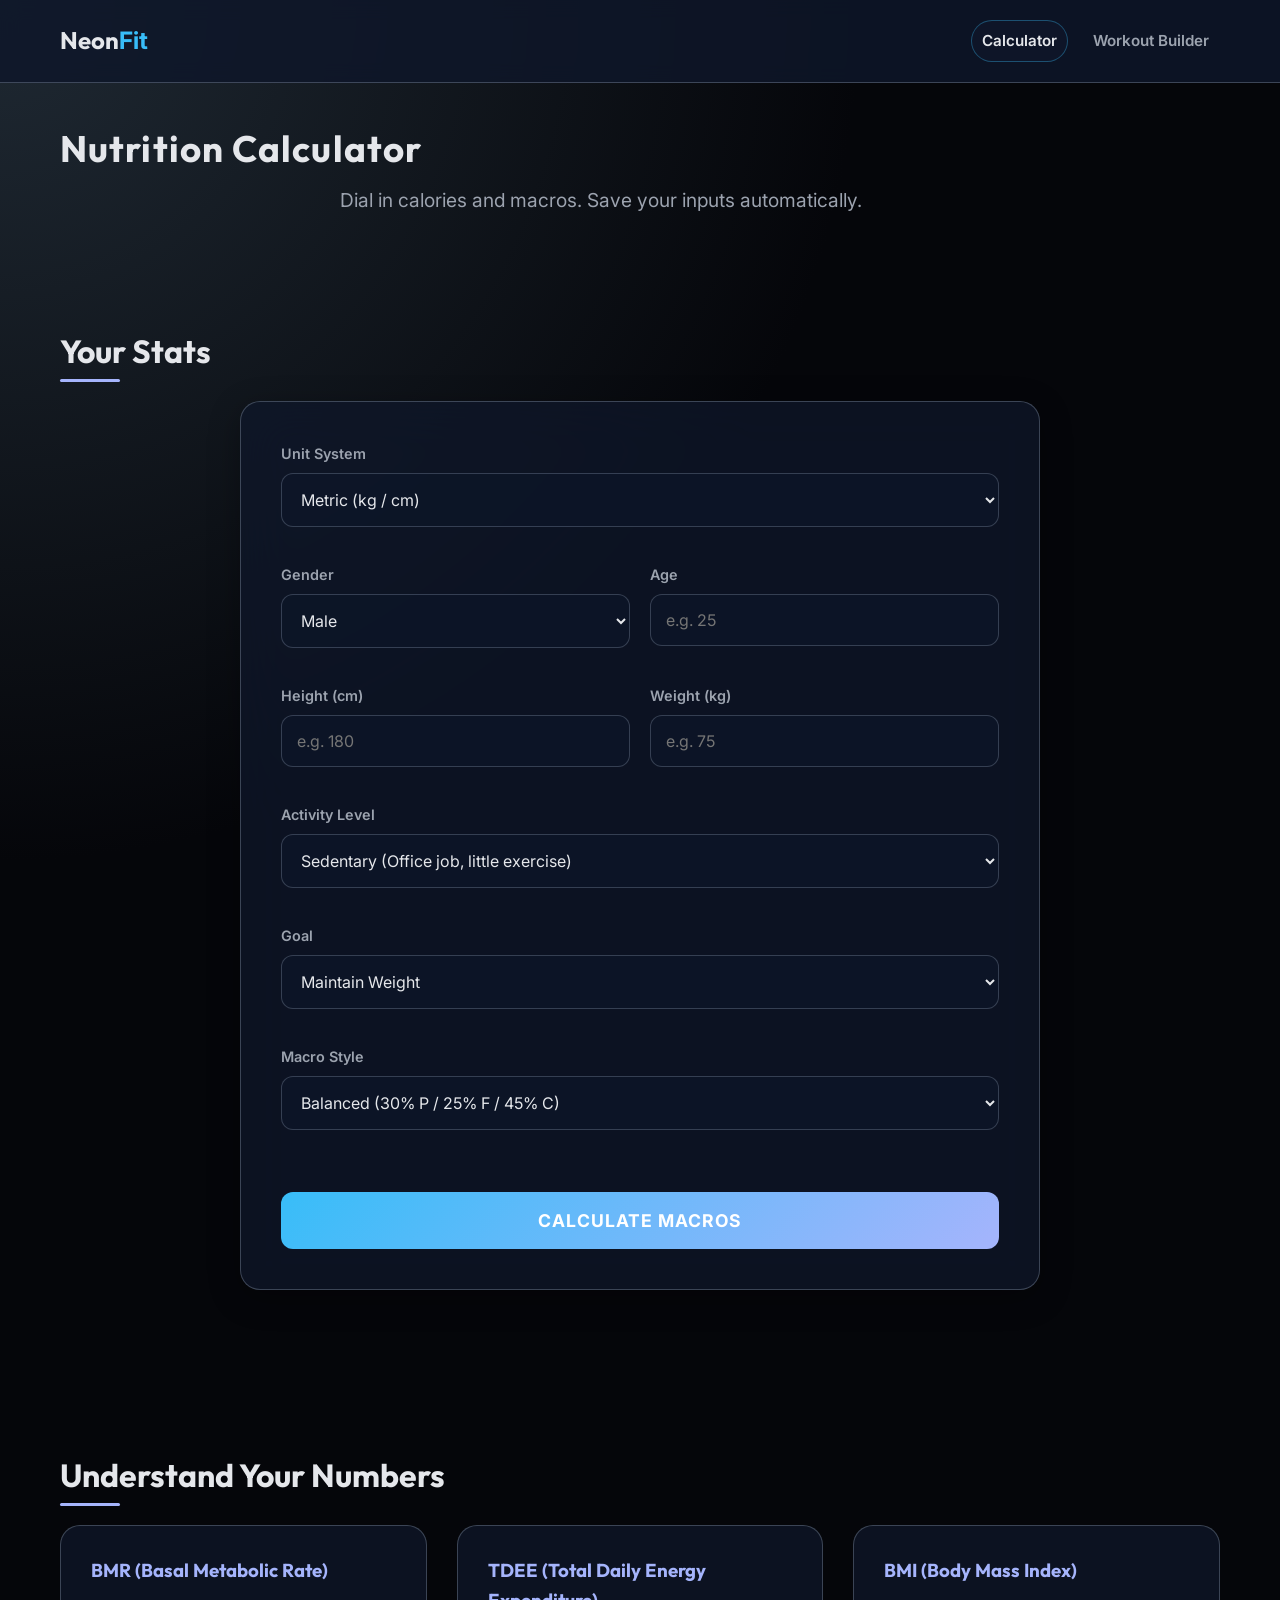
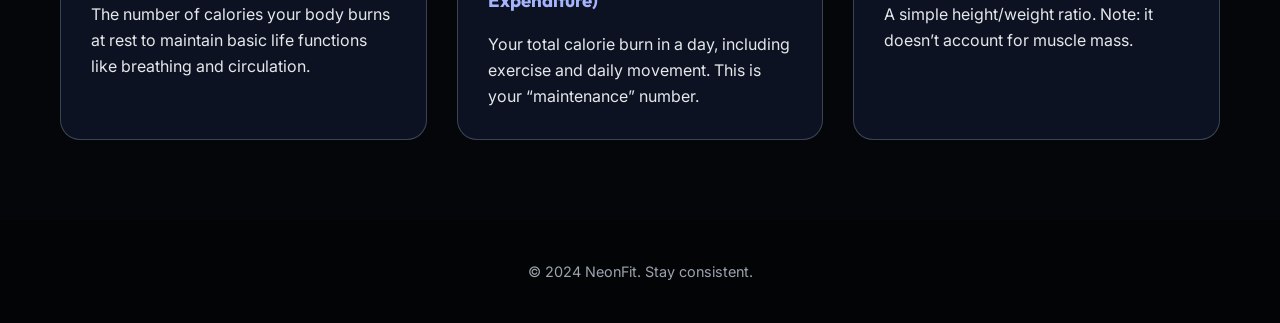
==== calculator.html @ 0ec5561d "Gym split included" ====
<!DOCTYPE html>
<html lang="en">

<head>
    <meta charset="UTF-8">
    <meta name="viewport" content="width=device-width, initial-scale=1.0">
    <title>NeonFit | Calculator</title>
    <link rel="stylesheet" href="css/style.css">
    <link rel="preconnect" href="https://fonts.googleapis.com">
    <link rel="preconnect" href="https://fonts.gstatic.com" crossorigin>
    <link href="https://fonts.googleapis.com/css2?family=Inter:wght@300;400;600;700&family=Outfit:wght@500;700&display=swap" rel="stylesheet">
</head>

<body data-page="calculator">
    <header>
        <div class="container">
            <nav>
                <a href="index.html" class="logo">Neon<span>Fit</span></a>
                <div class="nav-links">
                    <a class="active" href="calculator.html">Calculator</a>
                    <a href="workout.html">Workout Builder</a>
                </div>
            </nav>
        </div>
    </header>

    <section class="page-hero">
        <div class="container">
            <h1>Nutrition Calculator</h1>
            <p class="subtitle">Dial in calories and macros. Save your inputs automatically.</p>
        </div>
    </section>

    <section id="calculator">
        <div class="container">
            <h2>Your Stats</h2>
            <div class="calculator-card">
                <div class="form-grid">
                    <div class="form-group full-width">
                        <label for="unit">Unit System</label>
                        <select id="unit">
                            <option value="metric">Metric (kg / cm)</option>
                            <option value="imperial">Imperial (lbs / inches)</option>
                        </select>
                    </div>

                    <div class="form-group">
                        <label for="gender">Gender</label>
                        <select id="gender">
                            <option value="male">Male</option>
                            <option value="female">Female</option>
                        </select>
                    </div>

                    <div class="form-group">
                        <label for="age">Age</label>
                        <input type="number" id="age" placeholder="e.g. 25">
                    </div>

                    <div class="form-group">
                        <label for="height">Height (cm)</label>
                        <input type="number" id="height" placeholder="e.g. 180">
                    </div>

                    <div class="form-group">
                        <label for="weight">Weight (kg)</label>
                        <input type="number" id="weight" placeholder="e.g. 75">
                    </div>

                    <div class="form-group full-width">
                        <label for="activity">Activity Level</label>
                        <select id="activity">
                            <option value="1.2">Sedentary (Office job, little exercise)</option>
                            <option value="1.375">Light (1-3 days/week)</option>
                            <option value="1.55">Moderate (3-5 days/week)</option>
                            <option value="1.725">Very Active (6-7 days/week)</option>
                            <option value="1.9">Super Active (Physical job + training)</option>
                        </select>
                    </div>

                    <div class="form-group full-width">
                        <label for="goal">Goal</label>
                        <select id="goal">
                            <option value="maintain">Maintain Weight</option>
                            <option value="cut">Fat Loss (Cut)</option>
                            <option value="bulk">Muscle Gain (Bulk)</option>
                        </select>
                    </div>

                    <div class="form-group full-width">
                        <label for="macroStyle">Macro Style</label>
                        <select id="macroStyle">
                            <option value="balanced">Balanced (30% P / 25% F / 45% C)</option>
                            <option value="lowcarb">Lower Carb (30% P / 35% F / 35% C)</option>
                            <option value="highcarb">Higher Carb (25% P / 20% F / 55% C)</option>
                        </select>
                    </div>
                </div>

                <div id="error" class="error-message" aria-live="polite"></div>
                <button id="calcBtn" class="calc-btn">Calculate Macros</button>
            </div>

            <div id="results">
                <h2>Your Blueprint</h2>
                <div class="results-grid">
                    <div class="result-card">
                        <div class="result-label">Daily Calories</div>
                        <div class="result-value" id="target">0</div>
                        <div class="result-info">To reach your goal</div>
                    </div>
                    <div class="result-card">
                        <div class="result-label">Protein Target</div>
                        <div class="result-value" id="protein">0g</div>
                        <div class="result-info">Suggested split</div>
                    </div>
                    <div class="result-card">
                        <div class="result-label">Fats Target</div>
                        <div class="result-value" id="fats">0g</div>
                        <div class="result-info">Suggested split</div>
                    </div>
                    <div class="result-card">
                        <div class="result-label">Carbs Target</div>
                        <div class="result-value" id="carbs">0g</div>
                        <div class="result-info">Suggested split</div>
                    </div>
                    <div class="result-card">
                        <div class="result-label">BMR</div>
                        <div class="result-value" id="bmr">0</div>
                        <div class="result-info">Calories at rest</div>
                    </div>
                    <div class="result-card">
                        <div class="result-label">TDEE</div>
                        <div class="result-value" id="tdee">0</div>
                        <div class="result-info">Maintenance calories</div>
                    </div>
                    <div class="result-card">
                        <div class="result-label">BMI</div>
                        <div class="result-value" id="bmi">0</div>
                        <div class="result-info" id="bmiInfo">Body Mass Index</div>
                    </div>
                </div>
                <p id="summary" class="summary-text"></p>
            </div>
        </div>
    </section>

    <section id="info">
        <div class="container">
            <h2>Understand Your Numbers</h2>
            <div class="grid">
                <div class="info-card">
                    <h3>BMR (Basal Metabolic Rate)</h3>
                    <p>The number of calories your body burns at rest to maintain basic life functions like breathing and circulation.</p>
                </div>
                <div class="info-card">
                    <h3>TDEE (Total Daily Energy Expenditure)</h3>
                    <p>Your total calorie burn in a day, including exercise and daily movement. This is your “maintenance” number.</p>
                </div>
                <div class="info-card">
                    <h3>BMI (Body Mass Index)</h3>
                    <p>A simple height/weight ratio. Note: it doesn’t account for muscle mass.</p>
                </div>
            </div>
        </div>
    </section>

    <footer>
        <div class="container">
            <p>&copy; 2024 NeonFit. Stay consistent.</p>
        </div>
    </footer>

    <script src="js/script.js"></script>
</body>

</html>
---- css/style.css ----
/* Google Fonts Import */
@import url('https://fonts.googleapis.com/css2?family=Inter:wght@300;400;600;700&family=Outfit:wght@500;700&display=swap');

:root {
    --bg-dark: #05060a;
    --bg-gradient: radial-gradient(circle at top left, #1f2933 0, #05060a 55%);
    --glass-bg: rgba(15, 23, 42, 0.75);
    --glass-border: rgba(148, 163, 184, 0.35);
    --accent-soft: #7dd3fc;
    --accent-strong: #38bdf8;
    --accent-subtle: #a5b4fc;
    --text-main: #e5e7eb;
    --text-muted: #9ca3af;
    --card-radius: 20px;
    --transition-speed: 0.3s;
}

* {
    margin: 0;
    padding: 0;
    box-sizing: border-box;
    font-family: 'Inter', sans-serif;
}

body {
    background: var(--bg-dark);
    background-image: var(--bg-gradient);
    background-attachment: fixed;
    color: var(--text-main);
    min-height: 100vh;
    overflow-x: hidden;
    line-height: 1.6;
    animation: pageFade 320ms ease-out;
}

@keyframes pageFade {
    from {
        opacity: 0;
        transform: translateY(6px);
    }

    to {
        opacity: 1;
        transform: translateY(0);
    }
}

/* Scrollbar */
::-webkit-scrollbar {
    width: 10px;
}

::-webkit-scrollbar-track {
    background: var(--bg-dark);
}

::-webkit-scrollbar-thumb {
    background: var(--glass-border);
    border-radius: 5px;
}

::-webkit-scrollbar-thumb:hover {
    background: var(--accent-strong);
}

/* Typography */
h1,
h2,
h3 {
    font-family: 'Outfit', sans-serif;
    color: var(--text-main);
}

h1 {
    font-size: 3rem;
    color: var(--text-main);
    margin-bottom: 1rem;
    letter-spacing: 0.03em;
}

h2 {
    font-size: 2rem;
    margin-bottom: 1.5rem;
    position: relative;
    display: inline-block;
}

h2::after {
    content: '';
    position: absolute;
    bottom: -5px;
    left: 0;
    width: 60px;
    height: 3px;
    background: var(--accent-subtle);
    border-radius: 2px;
}

/* Layout */
.container {
    max-width: 1200px;
    margin: 0 auto;
    padding: 0 20px;
}

section {
    padding: 80px 0;
}

/* Header */
header {
    padding: 20px 0;
    position: fixed;
    width: 100%;
    top: 0;
    z-index: 1000;
    background: rgba(15, 23, 42, 0.85);
    backdrop-filter: blur(10px);
    border-bottom: 1px solid var(--glass-border);
}

nav {
    display: flex;
    justify-content: space-between;
    align-items: center;
}

.nav-links {
    display: flex;
    gap: 14px;
    align-items: center;
}

.nav-links a {
    color: var(--text-muted);
    text-decoration: none;
    font-weight: 600;
    font-size: 0.95rem;
    padding: 8px 10px;
    border-radius: 999px;
    border: 1px solid transparent;
    transition: color var(--transition-speed), border-color var(--transition-speed), background var(--transition-speed);
}

.nav-links a:hover {
    color: var(--text-main);
    border-color: rgba(148, 163, 184, 0.35);
    background: rgba(15, 23, 42, 0.6);
}

.nav-links a.active {
    color: var(--text-main);
    border-color: rgba(56, 189, 248, 0.35);
    background: rgba(15, 23, 42, 0.8);
}

.logo {
    font-family: 'Outfit', sans-serif;
    font-size: 1.5rem;
    font-weight: 700;
    color: var(--text-main);
    text-decoration: none;
}

.logo span {
    color: var(--accent-strong);
}

/* Hero Section */
#hero {
    min-height: 100vh;
    display: flex;
    align-items: center;
    justify-content: center;
    text-align: center;
    position: relative;
    overflow: hidden;
}

/* Animated Background Elements */
.blob {
    position: absolute;
    border-radius: 50%;
    filter: blur(90px);
    z-index: -1;
    opacity: 0.4;
    animation: float 10s infinite alternate;
}

.blob-1 {
    top: -10%;
    left: -10%;
    width: 400px;
    height: 400px;
    background: #1e293b;
    animation-delay: 0s;
}

.blob-2 {
    bottom: -10%;
    right: -10%;
    width: 500px;
    height: 500px;
    background: #020617;
    animation-delay: -5s;
}

@keyframes float {
    0% {
        transform: translate(0, 0);
    }

    100% {
        transform: translate(30px, 30px);
    }
}

.hero-content {
    animation: fadeInUp 1s ease-out;
}

.subtitle {
    font-size: 1.2rem;
    color: var(--text-muted);
    margin-bottom: 2rem;
    max-width: 600px;
    margin-left: auto;
    margin-right: auto;
}

.cta-btn {
    display: inline-block;
    padding: 15px 40px;
    background: radial-gradient(circle at 0 0, var(--accent-strong), var(--accent-subtle));
    color: var(--bg-dark);
    font-weight: 700;
    text-decoration: none;
    border-radius: 30px;
    transition: transform var(--transition-speed), box-shadow var(--transition-speed);
    box-shadow: 0 18px 45px rgba(15, 23, 42, 0.8);
}

.cta-btn:hover {
    transform: translateY(-3px);
    box-shadow: 0 22px 60px rgba(15, 23, 42, 0.95);
}

/* Calculator Section */
#calculator {
    position: relative;
}

.calculator-card {
    background: var(--glass-bg);
    backdrop-filter: blur(26px) saturate(1.4);
    border: 1px solid var(--glass-border);
    border-radius: var(--card-radius);
    padding: 40px;
    box-shadow: 0 8px 32px rgba(0, 0, 0, 0.3);
    max-width: 800px;
    margin: 0 auto;
}

.form-grid {
    display: grid;
    grid-template-columns: 1fr 1fr;
    gap: 20px;
}

.full-width {
    grid-column: 1 / -1;
}

.form-group {
    margin-bottom: 1rem;
}

label {
    display: block;
    margin-bottom: 0.5rem;
    color: var(--text-muted);
    font-size: 0.9rem;
    font-weight: 600;
}

input,
select {
    width: 100%;
    padding: 15px;
    background: rgba(15, 23, 42, 0.65);
    border: 1px solid rgba(148, 163, 184, 0.3);
    border-radius: 12px;
    color: var(--text-main);
    font-size: 1rem;
    transition: all var(--transition-speed);
    outline: none;
}

input:focus,
select:focus {
    border-color: var(--accent-strong);
    box-shadow: 0 0 0 1px rgba(56, 189, 248, 0.2);
    background: rgba(15, 23, 42, 0.9);
}

.calc-btn {
    width: 100%;
    padding: 18px;
    margin-top: 20px;
    background: linear-gradient(135deg, var(--accent-strong), var(--accent-subtle));
    border: none;
    border-radius: 12px;
    color: white;
    font-size: 1.1rem;
    font-weight: 700;
    cursor: pointer;
    transition: transform var(--transition-speed);
    text-transform: uppercase;
    letter-spacing: 1px;
}

.calc-btn:hover {
    transform: scale(1.02);
}

.calc-btn:active {
    transform: scale(0.98);
}

.helper-text {
    font-size: 0.8rem;
    color: var(--text-muted);
    margin-top: 6px;
}

/* Results Section */
#results {
    margin-top: 40px;
    display: none;
    animation: slideUp 0.5s ease-out;
}

.results-grid {
    display: grid;
    grid-template-columns: repeat(auto-fit, minmax(200px, 1fr));
    gap: 20px;
    margin-top: 20px;
}

.result-card {
    background: rgba(15, 23, 42, 0.7);
    padding: 20px;
    border-radius: 16px;
    text-align: center;
    border: 1px solid var(--glass-border);
    transition: transform var(--transition-speed);
}

.result-card:hover {
    transform: translateY(-5px);
    background: rgba(15, 23, 42, 0.95);
}

.result-value {
    font-size: 2rem;
    font-weight: 700;
    color: var(--accent-soft);
    margin: 10px 0;
}

.result-label {
    font-size: 0.9rem;
    color: var(--text-muted);
}

/* Info Section */
#info .grid {
    display: grid;
    grid-template-columns: repeat(auto-fit, minmax(300px, 1fr));
    gap: 30px;
}

.info-card {
    background: rgba(15, 23, 42, 0.75);
    padding: 30px;
    border-radius: var(--card-radius);
    border: 1px solid var(--glass-border);
    opacity: 0;
    transform: translateY(20px);
    transition: opacity var(--transition-speed), transform var(--transition-speed);
}

.info-card h3 {
    color: var(--accent-subtle);
    margin-bottom: 1rem;
}

.info-card.visible {
    opacity: 1;
    transform: translateY(0);
}

.error-message {
    margin-top: 10px;
    color: #ff6b6b;
    font-size: 0.9rem;
    min-height: 1.1em;
}

.summary-text {
    margin-top: 24px;
    color: var(--text-muted);
    text-align: center;
    font-size: 0.95rem;
}

/* Workout Planner */
#workout {
    position: relative;
}

.planner-card {
    background: var(--glass-bg);
    backdrop-filter: blur(24px) saturate(1.4);
    border: 1px solid var(--glass-border);
    border-radius: var(--card-radius);
    padding: 32px;
    box-shadow: 0 18px 45px rgba(0, 0, 0, 0.45);
    max-width: 900px;
    margin: 0 auto 40px auto;
}

.planner-grid {
    display: grid;
    grid-template-columns: 1.1fr 1.9fr;
    gap: 20px;
}

.days-row {
    display: flex;
    flex-wrap: wrap;
    gap: 8px;
    margin-top: 6px;
}

.days-row label {
    font-size: 0.8rem;
    background: rgba(15, 23, 42, 0.7);
    border-radius: 999px;
    padding: 6px 10px;
    border: 1px solid rgba(148, 163, 184, 0.4);
    cursor: pointer;
}

.days-row input[type="checkbox"] {
    margin-right: 4px;
}

.workout-plan {
    display: grid;
    grid-template-columns: repeat(auto-fit, minmax(260px, 1fr));
    gap: 20px;
}

.day-card {
    background: rgba(15, 23, 42, 0.8);
    border-radius: 18px;
    padding: 20px 18px;
    border: 1px solid rgba(148, 163, 184, 0.35);
    box-shadow: 0 10px 30px rgba(0, 0, 0, 0.5);
}

.day-card-header {
    display: flex;
    justify-content: space-between;
    align-items: baseline;
    margin-bottom: 10px;
}

.day-card-header h3 {
    font-size: 1rem;
    color: var(--text-main);
}

.day-card-header span {
    font-size: 0.75rem;
    color: var(--text-muted);
}

.day-editor {
    margin: 10px 0 12px 0;
}

.day-label-edit {
    display: grid;
    gap: 6px;
}

.day-label-input {
    width: 100%;
    padding: 12px;
    background: rgba(15, 23, 42, 0.65);
    border: 1px solid rgba(148, 163, 184, 0.3);
    border-radius: 12px;
    color: var(--text-main);
    outline: none;
}

.day-label-input:focus {
    border-color: rgba(56, 189, 248, 0.45);
    box-shadow: 0 0 0 1px rgba(56, 189, 248, 0.2);
    background: rgba(15, 23, 42, 0.9);
}

.muscle-tags {
    display: flex;
    flex-wrap: wrap;
    gap: 6px;
    margin-bottom: 10px;
}

.muscle-tag {
    font-size: 0.7rem;
    padding: 4px 8px;
    border-radius: 999px;
    background: rgba(15, 23, 42, 0.9);
    border: 1px solid rgba(148, 163, 184, 0.45);
    color: var(--text-muted);
}

.muscle-chip {
    font-size: 0.75rem;
    padding: 6px 10px;
    border-radius: 999px;
    background: rgba(15, 23, 42, 0.75);
    border: 1px solid rgba(148, 163, 184, 0.35);
    color: var(--text-muted);
    cursor: pointer;
    transition: background var(--transition-speed), border-color var(--transition-speed), color var(--transition-speed);
}

.muscle-chip:hover {
    border-color: rgba(56, 189, 248, 0.35);
    color: var(--text-main);
}

.muscle-chip.active {
    background: rgba(56, 189, 248, 0.12);
    border-color: rgba(56, 189, 248, 0.45);
    color: var(--text-main);
}

.exercise-row {
    border-radius: 12px;
    padding: 10px 10px;
    background: rgba(15, 23, 42, 0.8);
    border: 1px solid rgba(31, 41, 55, 0.9);
    margin-bottom: 8px;
}

.exercise-row-main {
    display: flex;
    justify-content: space-between;
    gap: 10px;
    align-items: center;
}

.exercise-name {
    font-size: 0.9rem;
    font-weight: 500;
}

.exercise-name-select {
    padding: 10px 12px;
    background: rgba(15, 23, 42, 0.7);
    border: 1px solid rgba(148, 163, 184, 0.3);
    border-radius: 12px;
    color: var(--text-main);
    width: 100%;
    max-width: 320px;
}

.exercise-name-select:focus {
    border-color: rgba(56, 189, 248, 0.45);
    box-shadow: 0 0 0 1px rgba(56, 189, 248, 0.2);
    outline: none;
}

.exercise-meta {
    font-size: 0.8rem;
    color: var(--text-muted);
}

.exercise-controls {
    display: flex;
    align-items: center;
    gap: 8px;
    margin-top: 8px;
    font-size: 0.75rem;
}

.exercise-demo-link {
    color: var(--accent-strong);
    text-decoration: none;
    font-weight: 700;
}

.exercise-demo-link:hover {
    text-decoration: underline;
}

.remove-exercise-btn {
    margin-left: auto;
    background: transparent;
    border: 1px solid rgba(148, 163, 184, 0.35);
    color: var(--text-muted);
    padding: 6px 10px;
    border-radius: 999px;
    cursor: pointer;
    transition: border-color var(--transition-speed), color var(--transition-speed), background var(--transition-speed);
}

.remove-exercise-btn:hover {
    border-color: rgba(248, 113, 113, 0.55);
    color: #fecaca;
    background: rgba(248, 113, 113, 0.08);
}

.day-actions {
    display: flex;
    align-items: center;
    gap: 10px;
    justify-content: space-between;
    margin-top: 10px;
}

.start-session-btn {
    text-decoration: none;
    font-weight: 800;
    color: var(--bg-dark);
    background: radial-gradient(circle at 0 0, var(--accent-strong), var(--accent-subtle));
    border-radius: 999px;
    padding: 10px 14px;
    border: 1px solid rgba(56, 189, 248, 0.35);
}

.start-session-btn:hover {
    filter: brightness(1.05);
}

.exercise-controls select {
    padding: 6px 8px;
    font-size: 0.75rem;
}

.exercise-controls input[type="number"] {
    width: 52px;
    padding: 6px 4px;
    font-size: 0.75rem;
}

.exercise-advice {
    margin-top: 6px;
    font-size: 0.75rem;
    color: var(--accent-soft);
}

.exercise-complete-toggle {
    display: flex;
    align-items: center;
    gap: 4px;
}

.add-exercise-btn {
    margin-top: 4px;
    font-size: 0.8rem;
    background: transparent;
    border: 1px dashed rgba(148, 163, 184, 0.5);
    color: var(--text-muted);
    padding: 6px 8px;
    border-radius: 999px;
    cursor: pointer;
    transition: border-color var(--transition-speed), color var(--transition-speed), background var(--transition-speed);
}

.add-exercise-btn:hover {
    border-color: var(--accent-strong);
    color: var(--accent-strong);
    background: rgba(15, 23, 42, 0.9);
}

.workout-complete-banner {
    margin-top: 32px;
    text-align: center;
    font-size: 1rem;
    color: var(--accent-soft);
    min-height: 1.4em;
}

/* Footer */
footer {
    padding: 40px 0;
    text-align: center;
    background: rgba(0, 0, 0, 0.4);
    color: var(--text-muted);
    font-size: 0.9rem;
}

/* Animations */
@keyframes fadeInUp {
    from {
        opacity: 0;
        transform: translateY(30px);
    }

    to {
        opacity: 1;
        transform: translateY(0);
    }
}

@keyframes slideUp {
    from {
        opacity: 0;
        transform: translateY(20px);
    }

    to {
        opacity: 1;
        transform: translateY(0);
    }
}

/* Responsive */
@media (max-width: 768px) {
    h1 {
        font-size: 2.5rem;
    }

    .form-grid {
        grid-template-columns: 1fr;
    }

    #hero {
        padding-top: 80px;
    }

    section {
        padding: 50px 0;
    }

    .calculator-card {
        padding: 25px;
    }

    .planner-card {
        padding: 22px;
    }

    .planner-grid {
        grid-template-columns: 1fr;
    }
}

/* Navigation */
.nav-links {
    display: flex;
    gap: 14px;
    align-items: center;
}

.nav-links a {
    color: var(--text-muted);
    text-decoration: none;
    font-weight: 600;
    font-size: 0.95rem;
    padding: 8px 10px;
    border-radius: 999px;
    border: 1px solid transparent;
    transition: color var(--transition-speed), border-color var(--transition-speed), background var(--transition-speed);
}

.nav-links a:hover {
    color: var(--text-main);
    border-color: rgba(148, 163, 184, 0.35);
    background: rgba(15, 23, 42, 0.6);
}

.nav-links a.active {
    color: var(--text-main);
    border-color: rgba(56, 189, 248, 0.35);
    background: rgba(15, 23, 42, 0.8);
}

/* Page hero (internal pages) */
.page-hero {
    padding: 120px 0 30px 0;
}

.page-hero h1 {
    font-size: 2.3rem;
    margin-bottom: 0.4rem;
}

.page-hero .subtitle {
    margin-bottom: 0;
}

/* Home feature cards */
.feature-grid {
    display: grid;
    grid-template-columns: repeat(auto-fit, minmax(260px, 1fr));
    gap: 20px;
    margin-top: 16px;
}

.feature-card {
    text-decoration: none;
    background: rgba(15, 23, 42, 0.75);
    border: 1px solid rgba(148, 163, 184, 0.3);
    border-radius: var(--card-radius);
    padding: 22px;
    transition: transform var(--transition-speed), background var(--transition-speed), border-color var(--transition-speed);
}

.feature-card:hover {
    transform: translateY(-4px);
    background: rgba(15, 23, 42, 0.9);
    border-color: rgba(56, 189, 248, 0.25);
}

.feature-card h3 {
    margin-bottom: 10px;
}

.feature-card p {
    color: var(--text-muted);
    margin-bottom: 14px;
}

.feature-cta {
    display: inline-block;
    color: var(--accent-strong);
    font-weight: 700;
    font-size: 0.95rem;
}

/* CTA row + secondary CTA */
.cta-row {
    display: flex;
    gap: 12px;
    justify-content: center;
    flex-wrap: wrap;
}

.cta-btn-secondary {
    background: rgba(15, 23, 42, 0.75);
    color: var(--text-main);
    border: 1px solid rgba(148, 163, 184, 0.35);
    box-shadow: none;
}

.cta-btn-secondary:hover {
    box-shadow: 0 22px 60px rgba(0, 0, 0, 0.65);
}

/* Planner actions buttons */
.planner-actions {
    display: flex;
    gap: 10px;
    flex-wrap: wrap;
    margin-top: 16px;
}

.calc-btn-muted {
    background: rgba(15, 23, 42, 0.8);
    border: 1px solid rgba(148, 163, 184, 0.35);
}

.calc-btn-ghost {
    background: transparent;
    border: 1px dashed rgba(148, 163, 184, 0.5);
    color: var(--text-muted);
}

/* Session UI */
.session-root {
    display: grid;
    grid-template-columns: 1fr;
    gap: 14px;
    max-width: 900px;
    margin: 0 auto;
}

.session-exercise {
    background: rgba(15, 23, 42, 0.78);
    border: 1px solid rgba(148, 163, 184, 0.35);
    border-radius: 18px;
    padding: 16px;
}

.session-exercise-header {
    display: flex;
    justify-content: space-between;
    gap: 10px;
    align-items: baseline;
    margin-bottom: 10px;
}

.session-exercise-title {
    font-weight: 700;
}

.session-exercise-links a {
    color: var(--text-muted);
    text-decoration: none;
    font-size: 0.85rem;
}

.session-exercise-links a:hover {
    color: var(--text-main);
}

.set-grid {
    display: grid;
    grid-template-columns: repeat(auto-fit, minmax(160px, 1fr));
    gap: 8px;
}

.set-tile {
    background: rgba(2, 6, 23, 0.35);
    border: 1px solid rgba(148, 163, 184, 0.25);
    border-radius: 14px;
    padding: 10px;
}

.set-tile-top {
    display: flex;
    justify-content: space-between;
    align-items: center;
    font-size: 0.85rem;
    margin-bottom: 8px;
}

.session-actions {
    display: flex;
    justify-content: center;
    margin-top: 18px;
}

@media (max-width: 768px) {
    .nav-links {
        gap: 6px;
    }

    .nav-links a {
        font-size: 0.9rem;
        padding: 7px 9px;
    }
}
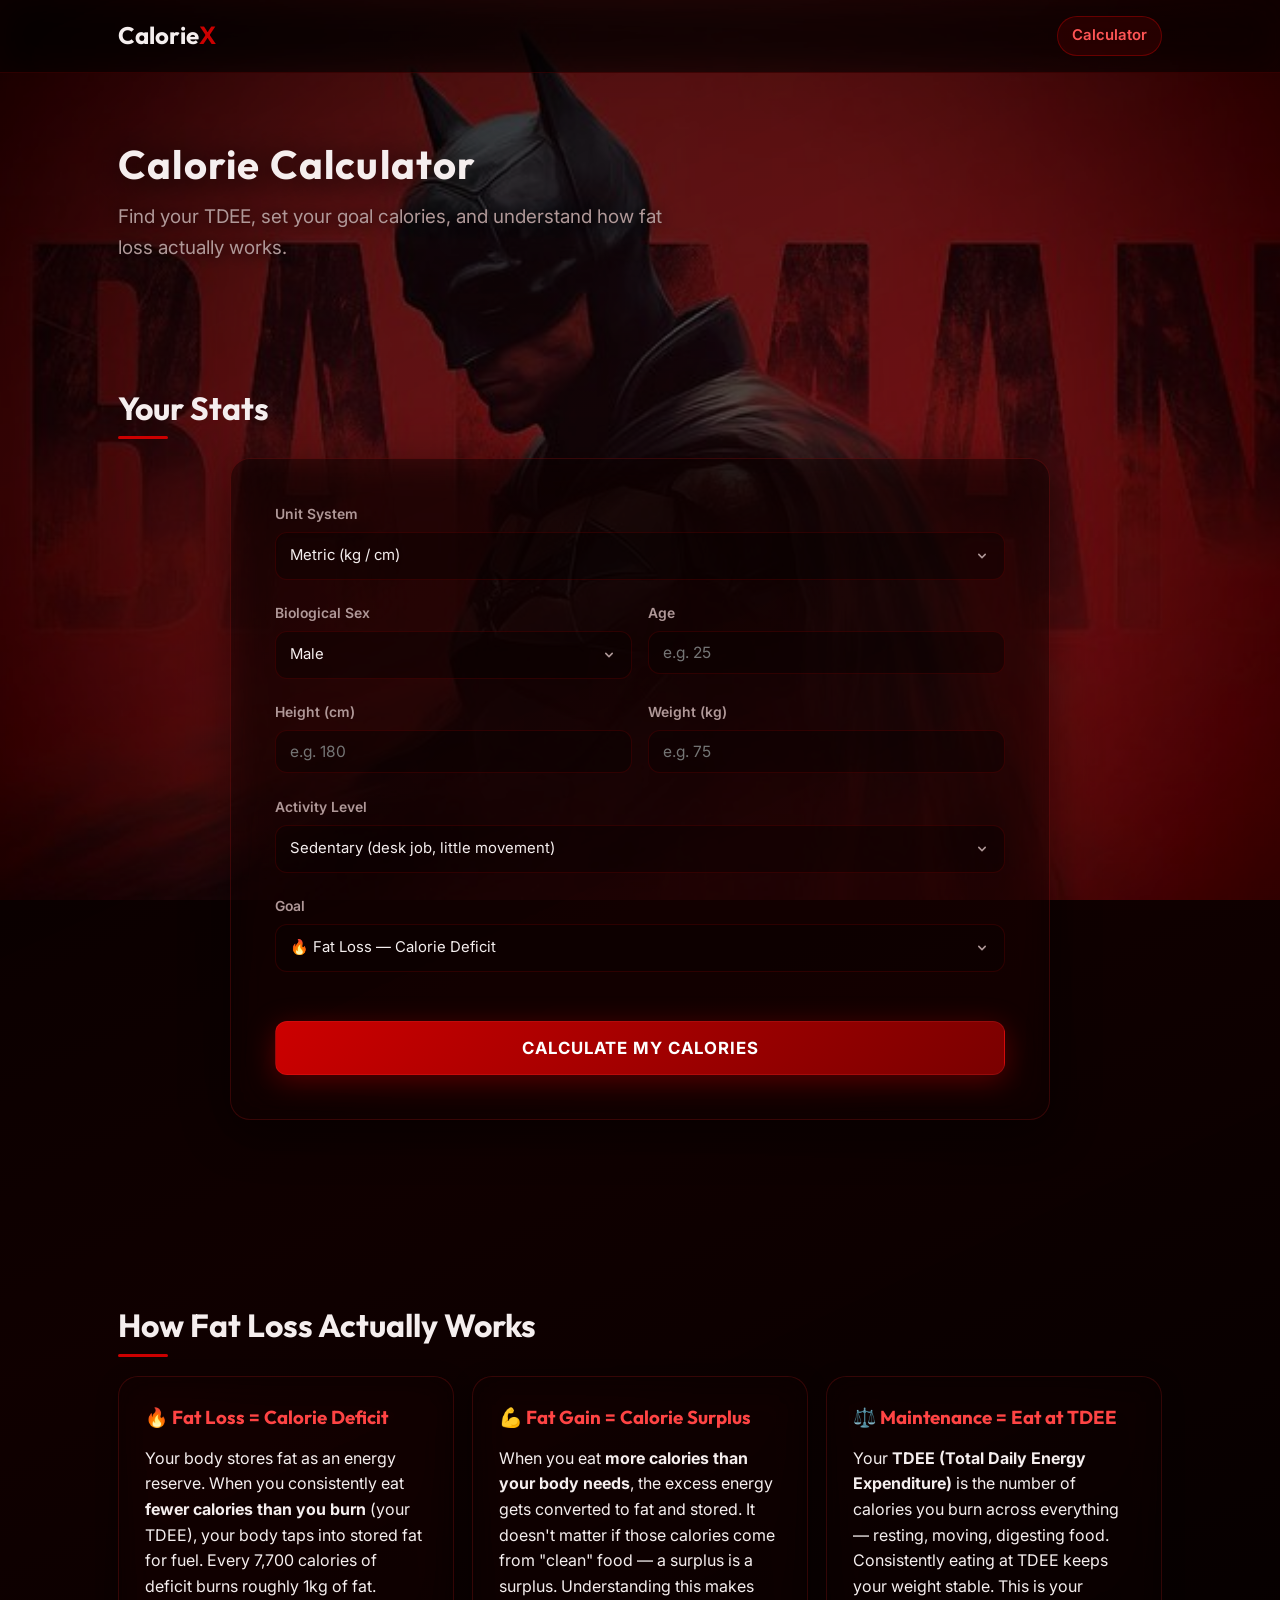
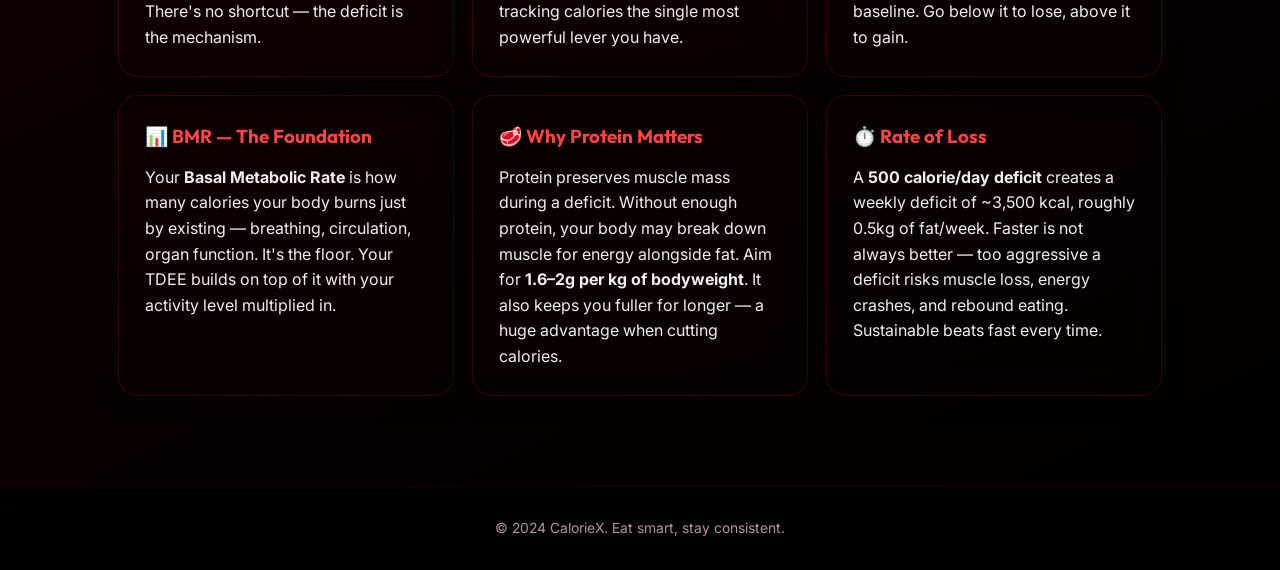
==== commit 46e908de: "feat: apply batman theme, custom dropdowns, and correct calorie science logic" ====
--- a/calculator.html
+++ b/calculator.html
@@ -4,7 +4,7 @@
 <head>
     <meta charset="UTF-8">
     <meta name="viewport" content="width=device-width, initial-scale=1.0">
-    <title>NeonFit | Calculator</title>
+    <title>CalorieX | Calorie Calculator</title>
     <link rel="stylesheet" href="css/style.css">
     <link rel="preconnect" href="https://fonts.googleapis.com">
     <link rel="preconnect" href="https://fonts.gstatic.com" crossorigin>
@@ -15,10 +15,9 @@
     <header>
         <div class="container">
             <nav>
-                <a href="index.html" class="logo">Neon<span>Fit</span></a>
+                <a href="index.html" class="logo">Calorie<span>X</span></a>
                 <div class="nav-links">
                     <a class="active" href="calculator.html">Calculator</a>
-                    <a href="workout.html">Workout Builder</a>
                 </div>
             </nav>
         </div>
@@ -26,8 +25,8 @@
 
     <section class="page-hero">
         <div class="container">
-            <h1>Nutrition Calculator</h1>
-            <p class="subtitle">Dial in calories and macros. Save your inputs automatically.</p>
+            <h1>Calorie Calculator</h1>
+            <p class="subtitle">Find your TDEE, set your goal calories, and understand how fat loss actually works.</p>
         </div>
     </section>
 
@@ -45,7 +44,7 @@
                     </div>
 
                     <div class="form-group">
-                        <label for="gender">Gender</label>
+                        <label for="gender">Biological Sex</label>
                         <select id="gender">
                             <option value="male">Male</option>
                             <option value="female">Female</option>
@@ -70,69 +69,50 @@
                     <div class="form-group full-width">
                         <label for="activity">Activity Level</label>
                         <select id="activity">
-                            <option value="1.2">Sedentary (Office job, little exercise)</option>
-                            <option value="1.375">Light (1-3 days/week)</option>
-                            <option value="1.55">Moderate (3-5 days/week)</option>
-                            <option value="1.725">Very Active (6-7 days/week)</option>
-                            <option value="1.9">Super Active (Physical job + training)</option>
+                            <option value="1.2">Sedentary (desk job, little movement)</option>
+                            <option value="1.375">Light (1–3 days/week active)</option>
+                            <option value="1.55">Moderate (3–5 days/week active)</option>
+                            <option value="1.725">Very Active (6–7 days/week)</option>
+                            <option value="1.9">Super Active (physical job + daily training)</option>
                         </select>
                     </div>
 
                     <div class="form-group full-width">
                         <label for="goal">Goal</label>
                         <select id="goal">
-                            <option value="maintain">Maintain Weight</option>
-                            <option value="cut">Fat Loss (Cut)</option>
-                            <option value="bulk">Muscle Gain (Bulk)</option>
-                        </select>
-                    </div>
-
-                    <div class="form-group full-width">
-                        <label for="macroStyle">Macro Style</label>
-                        <select id="macroStyle">
-                            <option value="balanced">Balanced (30% P / 25% F / 45% C)</option>
-                            <option value="lowcarb">Lower Carb (30% P / 35% F / 35% C)</option>
-                            <option value="highcarb">Higher Carb (25% P / 20% F / 55% C)</option>
+                            <option value="cut">🔥 Fat Loss — Calorie Deficit</option>
+                            <option value="maintain">⚖️ Maintenance — Eat at TDEE</option>
+                            <option value="bulk">💪 Weight Gain — Calorie Surplus</option>
                         </select>
                     </div>
                 </div>
 
                 <div id="error" class="error-message" aria-live="polite"></div>
-                <button id="calcBtn" class="calc-btn">Calculate Macros</button>
+                <button id="calcBtn" class="calc-btn">Calculate My Calories</button>
             </div>
 
             <div id="results">
-                <h2>Your Blueprint</h2>
+                <h2>Your Numbers</h2>
                 <div class="results-grid">
                     <div class="result-card">
-                        <div class="result-label">Daily Calories</div>
+                        <div class="result-label">Goal Calories</div>
                         <div class="result-value" id="target">0</div>
-                        <div class="result-info">To reach your goal</div>
+                        <div class="result-info">Eat this daily</div>
                     </div>
                     <div class="result-card">
-                        <div class="result-label">Protein Target</div>
-                        <div class="result-value" id="protein">0g</div>
-                        <div class="result-info">Suggested split</div>
-                    </div>
-                    <div class="result-card">
-                        <div class="result-label">Fats Target</div>
-                        <div class="result-value" id="fats">0g</div>
-                        <div class="result-info">Suggested split</div>
-                    </div>
-                    <div class="result-card">
-                        <div class="result-label">Carbs Target</div>
-                        <div class="result-value" id="carbs">0g</div>
-                        <div class="result-info">Suggested split</div>
+                        <div class="result-label">TDEE</div>
+                        <div class="result-value" id="tdee">0</div>
+                        <div class="result-info">Your maintenance calories</div>
                     </div>
                     <div class="result-card">
                         <div class="result-label">BMR</div>
                         <div class="result-value" id="bmr">0</div>
-                        <div class="result-info">Calories at rest</div>
+                        <div class="result-info">Calories burned at rest</div>
                     </div>
                     <div class="result-card">
-                        <div class="result-label">TDEE</div>
-                        <div class="result-value" id="tdee">0</div>
-                        <div class="result-info">Maintenance calories</div>
+                        <div class="result-label">Protein Goal</div>
+                        <div class="result-value" id="protein">0g</div>
+                        <div class="result-info">~1.6–2g per kg bodyweight</div>
                     </div>
                     <div class="result-card">
                         <div class="result-label">BMI</div>
@@ -140,6 +120,12 @@
                         <div class="result-info" id="bmiInfo">Body Mass Index</div>
                     </div>
                 </div>
+
+                <div class="goal-explanation" id="goalExplanation">
+                    <h3 id="goalExplanationTitle"></h3>
+                    <p id="goalExplanationText"></p>
+                </div>
+
                 <p id="summary" class="summary-text"></p>
             </div>
         </div>
@@ -147,19 +133,31 @@
 
     <section id="info">
         <div class="container">
-            <h2>Understand Your Numbers</h2>
+            <h2>How Fat Loss Actually Works</h2>
             <div class="grid">
                 <div class="info-card">
-                    <h3>BMR (Basal Metabolic Rate)</h3>
-                    <p>The number of calories your body burns at rest to maintain basic life functions like breathing and circulation.</p>
+                    <h3>🔥 Fat Loss = Calorie Deficit</h3>
+                    <p>Your body stores fat as an energy reserve. When you consistently eat <strong>fewer calories than you burn</strong> (your TDEE), your body taps into stored fat for fuel. Every 7,700 calories of deficit burns roughly 1kg of fat. There's no shortcut — the deficit is the mechanism.</p>
                 </div>
                 <div class="info-card">
-                    <h3>TDEE (Total Daily Energy Expenditure)</h3>
-                    <p>Your total calorie burn in a day, including exercise and daily movement. This is your “maintenance” number.</p>
+                    <h3>💪 Fat Gain = Calorie Surplus</h3>
+                    <p>When you eat <strong>more calories than your body needs</strong>, the excess energy gets converted to fat and stored. It doesn't matter if those calories come from "clean" food — a surplus is a surplus. Understanding this makes tracking calories the single most powerful lever you have.</p>
                 </div>
                 <div class="info-card">
-                    <h3>BMI (Body Mass Index)</h3>
-                    <p>A simple height/weight ratio. Note: it doesn’t account for muscle mass.</p>
+                    <h3>⚖️ Maintenance = Eat at TDEE</h3>
+                    <p>Your <strong>TDEE (Total Daily Energy Expenditure)</strong> is the number of calories you burn across everything — resting, moving, digesting food. Consistently eating at TDEE keeps your weight stable. This is your baseline. Go below it to lose, above it to gain.</p>
+                </div>
+                <div class="info-card">
+                    <h3>📊 BMR — The Foundation</h3>
+                    <p>Your <strong>Basal Metabolic Rate</strong> is how many calories your body burns just by existing — breathing, circulation, organ function. It's the floor. Your TDEE builds on top of it with your activity level multiplied in.</p>
+                </div>
+                <div class="info-card">
+                    <h3>🥩 Why Protein Matters</h3>
+                    <p>Protein preserves muscle mass during a deficit. Without enough protein, your body may break down muscle for energy alongside fat. Aim for <strong>1.6–2g per kg of bodyweight</strong>. It also keeps you fuller for longer — a huge advantage when cutting calories.</p>
+                </div>
+                <div class="info-card">
+                    <h3>⏱️ Rate of Loss</h3>
+                    <p>A <strong>500 calorie/day deficit</strong> creates a weekly deficit of ~3,500 kcal, roughly 0.5kg of fat/week. Faster is not always better — too aggressive a deficit risks muscle loss, energy crashes, and rebound eating. Sustainable beats fast every time.</p>
                 </div>
             </div>
         </div>
@@ -167,7 +165,7 @@
 
     <footer>
         <div class="container">
-            <p>&copy; 2024 NeonFit. Stay consistent.</p>
+            <p>&copy; 2024 CalorieX. Eat smart, stay consistent.</p>
         </div>
     </footer>
 
@@ -175,4 +173,3 @@
 </body>
 
 </html>
-
--- a/css/style.css
+++ b/css/style.css
@@ -2,84 +2,77 @@
 @import url('https://fonts.googleapis.com/css2?family=Inter:wght@300;400;600;700&family=Outfit:wght@500;700&display=swap');
 
 :root {
-    --bg-dark: #05060a;
-    --bg-gradient: radial-gradient(circle at top left, #1f2933 0, #05060a 55%);
-    --glass-bg: rgba(15, 23, 42, 0.75);
-    --glass-border: rgba(148, 163, 184, 0.35);
-    --accent-soft: #7dd3fc;
-    --accent-strong: #38bdf8;
-    --accent-subtle: #a5b4fc;
-    --text-main: #e5e7eb;
-    --text-muted: #9ca3af;
+    --accent-soft: #ff4444;
+    --accent-strong: #cc0000;
+    --text-main: #f5eeee;
+    --text-muted: #b09898;
+
+    /* Transparent glassmorphism */
+    --glass-bg: rgba(8, 0, 0, 0.32);
+    --glass-border: rgba(220, 30, 30, 0.2);
+    --glass-blur: blur(18px) saturate(1.7);
+
     --card-radius: 20px;
-    --transition-speed: 0.3s;
-}
-
-* {
-    margin: 0;
-    padding: 0;
+    --transition-speed: 0.22s;
+}
+
+*, *::before, *::after {
+    margin: 0; padding: 0;
     box-sizing: border-box;
     font-family: 'Inter', sans-serif;
 }
 
+/* ── Body / Batman Background ───────────────────────── */
 body {
-    background: var(--bg-dark);
-    background-image: var(--bg-gradient);
-    background-attachment: fixed;
-    color: var(--text-main);
     min-height: 100vh;
     overflow-x: hidden;
+    color: var(--text-main);
     line-height: 1.6;
-    animation: pageFade 320ms ease-out;
-}
-
-@keyframes pageFade {
-    from {
-        opacity: 0;
-        transform: translateY(6px);
-    }
-
-    to {
-        opacity: 1;
-        transform: translateY(0);
-    }
-}
-
-/* Scrollbar */
-::-webkit-scrollbar {
-    width: 10px;
-}
-
-::-webkit-scrollbar-track {
-    background: var(--bg-dark);
-}
-
-::-webkit-scrollbar-thumb {
-    background: var(--glass-border);
-    border-radius: 5px;
-}
-
-::-webkit-scrollbar-thumb:hover {
-    background: var(--accent-strong);
-}
-
-/* Typography */
-h1,
-h2,
-h3 {
-    font-family: 'Outfit', sans-serif;
-    color: var(--text-main);
-}
+    background-color: #050000;
+    background-image: url('../batman.jpeg');
+    background-size: cover;
+    background-position: center top;
+    background-attachment: fixed;
+    background-repeat: no-repeat;
+    animation: pageFade 380ms cubic-bezier(0.16, 1, 0.3, 1) both;
+    will-change: opacity;
+}
+
+/* Dark overlay for readability */
+body::before {
+    content: '';
+    position: fixed;
+    inset: 0;
+    background: linear-gradient(
+        155deg,
+        rgba(0,0,0,0.72) 0%,
+        rgba(25,0,0,0.55) 50%,
+        rgba(0,0,0,0.78) 100%
+    );
+    z-index: 0;
+    pointer-events: none;
+}
+
+body > * { position: relative; z-index: 1; }
+
+/* ── Scrollbar ──────────────────────────────────────── */
+::-webkit-scrollbar { width: 8px; }
+::-webkit-scrollbar-track { background: #050000; }
+::-webkit-scrollbar-thumb { background: rgba(180,0,0,0.5); border-radius: 4px; }
+::-webkit-scrollbar-thumb:hover { background: var(--accent-strong); }
+
+/* ── Typography ─────────────────────────────────────── */
+h1, h2, h3 { font-family: 'Outfit', sans-serif; color: var(--text-main); }
 
 h1 {
-    font-size: 3rem;
-    color: var(--text-main);
+    font-size: clamp(2.2rem, 5vw, 3.2rem);
     margin-bottom: 1rem;
     letter-spacing: 0.03em;
+    text-shadow: 0 2px 30px rgba(0,0,0,0.95);
 }
 
 h2 {
-    font-size: 2rem;
+    font-size: clamp(1.5rem, 3.5vw, 2rem);
     margin-bottom: 1.5rem;
     position: relative;
     display: inline-block;
@@ -88,873 +81,503 @@
 h2::after {
     content: '';
     position: absolute;
-    bottom: -5px;
-    left: 0;
-    width: 60px;
-    height: 3px;
-    background: var(--accent-subtle);
+    bottom: -5px; left: 0;
+    width: 50px; height: 3px;
+    background: var(--accent-strong);
     border-radius: 2px;
-}
-
-/* Layout */
+    transform-origin: left;
+    animation: underlineGrow 0.6s cubic-bezier(0.16,1,0.3,1) both 0.25s;
+    will-change: transform;
+}
+
+/* ── Layout ─────────────────────────────────────────── */
 .container {
-    max-width: 1200px;
+    max-width: 1100px;
     margin: 0 auto;
-    padding: 0 20px;
-}
-
-section {
-    padding: 80px 0;
-}
-
-/* Header */
+    padding: 0 clamp(16px, 4vw, 28px);
+}
+
+section { padding: clamp(50px, 8vw, 90px) 0; }
+
+/* ── Header ─────────────────────────────────────────── */
 header {
-    padding: 20px 0;
+    padding: 16px 0;
     position: fixed;
-    width: 100%;
-    top: 0;
+    width: 100%; top: 0;
     z-index: 1000;
-    background: rgba(15, 23, 42, 0.85);
-    backdrop-filter: blur(10px);
-    border-bottom: 1px solid var(--glass-border);
-}
-
-nav {
-    display: flex;
-    justify-content: space-between;
-    align-items: center;
-}
-
-.nav-links {
-    display: flex;
-    gap: 14px;
-    align-items: center;
-}
+    background: rgba(4,0,0,0.48);
+    backdrop-filter: blur(20px) saturate(1.8);
+    -webkit-backdrop-filter: blur(20px) saturate(1.8);
+    border-bottom: 1px solid rgba(200,0,0,0.18);
+}
+
+nav { display: flex; justify-content: space-between; align-items: center; }
+.nav-links { display: flex; gap: 10px; align-items: center; }
 
 .nav-links a {
     color: var(--text-muted);
     text-decoration: none;
     font-weight: 600;
-    font-size: 0.95rem;
-    padding: 8px 10px;
+    font-size: 0.93rem;
+    padding: 7px 14px;
     border-radius: 999px;
     border: 1px solid transparent;
-    transition: color var(--transition-speed), border-color var(--transition-speed), background var(--transition-speed);
-}
-
+    transition:
+        color var(--transition-speed),
+        border-color var(--transition-speed),
+        background var(--transition-speed),
+        transform 180ms cubic-bezier(0.34,1.56,0.64,1);
+    will-change: transform;
+}
 .nav-links a:hover {
     color: var(--text-main);
-    border-color: rgba(148, 163, 184, 0.35);
-    background: rgba(15, 23, 42, 0.6);
-}
-
+    border-color: rgba(200,0,0,0.38);
+    background: rgba(80,0,0,0.32);
+    transform: translateY(-2px);
+}
 .nav-links a.active {
-    color: var(--text-main);
-    border-color: rgba(56, 189, 248, 0.35);
-    background: rgba(15, 23, 42, 0.8);
+    color: #ff5555;
+    border-color: rgba(200,0,0,0.4);
+    background: rgba(80,0,0,0.38);
 }
 
 .logo {
     font-family: 'Outfit', sans-serif;
-    font-size: 1.5rem;
-    font-weight: 700;
+    font-size: 1.5rem; font-weight: 700;
     color: var(--text-main);
     text-decoration: none;
-}
-
-.logo span {
-    color: var(--accent-strong);
-}
-
-/* Hero Section */
+    transition: transform 200ms cubic-bezier(0.34,1.56,0.64,1);
+    will-change: transform;
+    display: inline-block;
+}
+.logo:hover { transform: scale(1.05); }
+.logo span { color: var(--accent-strong); }
+
+/* ── Hero ───────────────────────────────────────────── */
 #hero {
     min-height: 100vh;
     display: flex;
     align-items: center;
     justify-content: center;
     text-align: center;
+    padding-top: 80px;
     position: relative;
     overflow: hidden;
 }
 
-/* Animated Background Elements */
-.blob {
-    position: absolute;
-    border-radius: 50%;
-    filter: blur(90px);
-    z-index: -1;
-    opacity: 0.4;
-    animation: float 10s infinite alternate;
-}
-
-.blob-1 {
-    top: -10%;
-    left: -10%;
-    width: 400px;
-    height: 400px;
-    background: #1e293b;
-    animation-delay: 0s;
-}
-
-.blob-2 {
-    bottom: -10%;
-    right: -10%;
-    width: 500px;
-    height: 500px;
-    background: #020617;
-    animation-delay: -5s;
-}
-
-@keyframes float {
-    0% {
-        transform: translate(0, 0);
-    }
-
-    100% {
-        transform: translate(30px, 30px);
-    }
-}
-
 .hero-content {
-    animation: fadeInUp 1s ease-out;
+    animation: heroReveal 0.85s cubic-bezier(0.16,1,0.3,1) both 0.1s;
+    will-change: opacity, transform;
 }
 
 .subtitle {
-    font-size: 1.2rem;
-    color: var(--text-muted);
-    margin-bottom: 2rem;
-    max-width: 600px;
+    font-size: clamp(1rem, 2.5vw, 1.18rem);
+    color: var(--text-muted);
+    margin-bottom: 2.2rem;
+    max-width: 580px;
     margin-left: auto;
     margin-right: auto;
-}
+    text-shadow: 0 1px 14px rgba(0,0,0,0.85);
+}
+
+/* ── CTA Buttons ──────────────────────────────────────*/
+.cta-row { display: flex; gap: 14px; justify-content: center; flex-wrap: wrap; }
 
 .cta-btn {
     display: inline-block;
-    padding: 15px 40px;
-    background: radial-gradient(circle at 0 0, var(--accent-strong), var(--accent-subtle));
-    color: var(--bg-dark);
+    padding: 14px 38px;
+    background: linear-gradient(135deg, #cc0000, #7a0000);
+    color: #fff;
     font-weight: 700;
     text-decoration: none;
     border-radius: 30px;
-    transition: transform var(--transition-speed), box-shadow var(--transition-speed);
-    box-shadow: 0 18px 45px rgba(15, 23, 42, 0.8);
-}
-
+    border: 1px solid rgba(255,60,60,0.22);
+    box-shadow: 0 8px 30px rgba(180,0,0,0.5), inset 0 1px 0 rgba(255,100,100,0.14);
+    transition:
+        transform 220ms cubic-bezier(0.34,1.56,0.64,1),
+        box-shadow 220ms ease;
+    will-change: transform;
+    transform: translateZ(0);
+    backface-visibility: hidden;
+}
 .cta-btn:hover {
-    transform: translateY(-3px);
-    box-shadow: 0 22px 60px rgba(15, 23, 42, 0.95);
-}
-
-/* Calculator Section */
-#calculator {
-    position: relative;
-}
-
-.calculator-card {
+    transform: translateY(-4px) scale(1.02);
+    box-shadow: 0 18px 50px rgba(180,0,0,0.65), inset 0 1px 0 rgba(255,100,100,0.2);
+}
+.cta-btn:active { transform: scale(0.97); transition-duration: 80ms; }
+
+.cta-btn-secondary {
+    background: rgba(10,0,0,0.4);
+    color: var(--text-main);
+    border: 1px solid rgba(180,0,0,0.32);
+    box-shadow: none;
+    backdrop-filter: blur(12px);
+}
+.cta-btn-secondary:hover { box-shadow: 0 12px 35px rgba(180,0,0,0.3); }
+
+/* ── Glass Mixin ──────────────────────────────────────*/
+.calculator-card,
+.info-card,
+.feature-card,
+.result-card,
+.goal-explanation {
     background: var(--glass-bg);
-    backdrop-filter: blur(26px) saturate(1.4);
+    backdrop-filter: var(--glass-blur);
+    -webkit-backdrop-filter: var(--glass-blur);
     border: 1px solid var(--glass-border);
     border-radius: var(--card-radius);
-    padding: 40px;
-    box-shadow: 0 8px 32px rgba(0, 0, 0, 0.3);
-    max-width: 800px;
+    will-change: transform, box-shadow;
+    transform: translateZ(0);
+    backface-visibility: hidden;
+}
+
+/* ── Calculator Card ─────────────────────────────────*/
+#calculator { position: relative; }
+
+.calculator-card {
+    padding: clamp(22px, 5vw, 44px);
+    box-shadow: 0 12px 48px rgba(0,0,0,0.48);
+    max-width: 820px;
     margin: 0 auto;
-}
-
-.form-grid {
-    display: grid;
-    grid-template-columns: 1fr 1fr;
-    gap: 20px;
-}
-
-.full-width {
-    grid-column: 1 / -1;
-}
-
-.form-group {
-    margin-bottom: 1rem;
-}
+    animation: cardReveal 0.65s cubic-bezier(0.16,1,0.3,1) both 0.15s;
+}
+
+.form-grid { display: grid; grid-template-columns: 1fr 1fr; gap: 16px; }
+.full-width { grid-column: 1 / -1; }
+.form-group { margin-bottom: 0.4rem; }
 
 label {
     display: block;
-    margin-bottom: 0.5rem;
-    color: var(--text-muted);
-    font-size: 0.9rem;
+    margin-bottom: 0.42rem;
+    color: var(--text-muted);
+    font-size: 0.87rem; font-weight: 600;
+}
+
+/* ── Number inputs ───────────────────────────────────── */
+input[type="number"] {
+    width: 100%;
+    padding: 11px 14px;
+    background: rgba(8,0,0,0.42);
+    border: 1px solid rgba(180,0,0,0.2);
+    border-radius: 12px;
+    color: var(--text-main);
+    font-size: 0.97rem;
+    transition:
+        border-color var(--transition-speed),
+        background var(--transition-speed),
+        box-shadow var(--transition-speed);
+    outline: none;
+    will-change: border-color;
+    appearance: textfield;
+    -moz-appearance: textfield;
+}
+input[type="number"]::-webkit-outer-spin-button,
+input[type="number"]::-webkit-inner-spin-button {
+    -webkit-appearance: none;
+    margin: 0;
+}
+input[type="number"]:focus {
+    border-color: var(--accent-strong);
+    box-shadow: 0 0 0 2px rgba(180,0,0,0.18), 0 0 14px rgba(180,0,0,0.12);
+    background: rgba(14,0,0,0.6);
+}
+
+/* ── Custom Select (replaces native <select>) ─────────── */
+/* Hide the real select off-screen */
+.cx-select-hidden {
+    position: absolute;
+    opacity: 0;
+    pointer-events: none;
+    height: 0; width: 0;
+    overflow: hidden;
+}
+
+.cx-select {
+    position: relative;
+    width: 100%;
+    user-select: none;
+    -webkit-user-select: none;
+}
+
+.cx-select-trigger {
+    display: flex;
+    align-items: center;
+    justify-content: space-between;
+    padding: 11px 14px;
+    background: rgba(8,0,0,0.42);
+    border: 1px solid rgba(180,0,0,0.2);
+    border-radius: 12px;
+    color: var(--text-main);
+    font-size: 0.93rem;
+    cursor: pointer;
+    transition:
+        border-color var(--transition-speed),
+        background var(--transition-speed),
+        box-shadow var(--transition-speed);
+    will-change: border-color;
+}
+.cx-select-trigger:hover {
+    border-color: rgba(200,0,0,0.35);
+    background: rgba(14,0,0,0.52);
+}
+.cx-select.open .cx-select-trigger {
+    border-color: var(--accent-strong);
+    box-shadow: 0 0 0 2px rgba(180,0,0,0.18), 0 0 14px rgba(180,0,0,0.12);
+    background: rgba(14,0,0,0.6);
+    border-radius: 12px 12px 0 0;
+}
+
+.cx-select-arrow {
+    width: 18px; height: 18px;
+    flex-shrink: 0;
+    margin-left: 10px;
+    transition: transform 280ms cubic-bezier(0.34,1.56,0.64,1);
+    will-change: transform;
+    color: var(--text-muted);
+}
+.cx-select.open .cx-select-arrow { transform: rotate(180deg); }
+
+.cx-select-panel {
+    position: absolute;
+    top: 100%; left: 0; right: 0;
+    background: rgba(12,0,0,0.92);
+    backdrop-filter: blur(22px) saturate(1.6);
+    -webkit-backdrop-filter: blur(22px) saturate(1.6);
+    border: 1px solid rgba(200,0,0,0.28);
+    border-top: none;
+    border-radius: 0 0 12px 12px;
+    overflow: hidden;
+    z-index: 200;
+    max-height: 0;
+    opacity: 0;
+    pointer-events: none;
+    transition:
+        max-height 300ms cubic-bezier(0.16,1,0.3,1),
+        opacity 220ms ease;
+    will-change: max-height, opacity;
+}
+.cx-select.open .cx-select-panel {
+    max-height: 320px;
+    opacity: 1;
+    pointer-events: auto;
+}
+
+.cx-select-option {
+    padding: 10px 14px;
+    font-size: 0.91rem;
+    color: var(--text-muted);
+    cursor: pointer;
+    transition:
+        background 150ms ease,
+        color 150ms ease,
+        padding-left 150ms ease;
+    border-left: 2px solid transparent;
+}
+.cx-select-option:hover {
+    background: rgba(140,0,0,0.25);
+    color: var(--text-main);
+    padding-left: 18px;
+    border-left-color: var(--accent-strong);
+}
+.cx-select-option.selected {
+    background: rgba(180,0,0,0.18);
+    color: #ff5555;
+    border-left-color: var(--accent-strong);
     font-weight: 600;
 }
-
-input,
-select {
-    width: 100%;
-    padding: 15px;
-    background: rgba(15, 23, 42, 0.65);
-    border: 1px solid rgba(148, 163, 184, 0.3);
-    border-radius: 12px;
-    color: var(--text-main);
-    font-size: 1rem;
-    transition: all var(--transition-speed);
-    outline: none;
-}
-
-input:focus,
-select:focus {
-    border-color: var(--accent-strong);
-    box-shadow: 0 0 0 1px rgba(56, 189, 248, 0.2);
-    background: rgba(15, 23, 42, 0.9);
+.cx-select-option + .cx-select-option {
+    border-top: 1px solid rgba(180,0,0,0.1);
 }
 
 .calc-btn {
     width: 100%;
-    padding: 18px;
-    margin-top: 20px;
-    background: linear-gradient(135deg, var(--accent-strong), var(--accent-subtle));
-    border: none;
+    padding: 16px;
+    margin-top: 18px;
+    background: linear-gradient(135deg, #cc0000, #7a0000);
+    border: 1px solid rgba(255,60,60,0.18);
     border-radius: 12px;
     color: white;
-    font-size: 1.1rem;
-    font-weight: 700;
+    font-size: 1.05rem; font-weight: 700;
     cursor: pointer;
-    transition: transform var(--transition-speed);
+    letter-spacing: 1px;
     text-transform: uppercase;
-    letter-spacing: 1px;
-}
-
+    box-shadow: 0 6px 28px rgba(180,0,0,0.42);
+    transition:
+        transform 220ms cubic-bezier(0.34,1.56,0.64,1),
+        box-shadow 220ms ease;
+    will-change: transform;
+    transform: translateZ(0);
+    backface-visibility: hidden;
+}
 .calc-btn:hover {
-    transform: scale(1.02);
-}
-
-.calc-btn:active {
-    transform: scale(0.98);
-}
-
-.helper-text {
-    font-size: 0.8rem;
-    color: var(--text-muted);
-    margin-top: 6px;
-}
-
-/* Results Section */
-#results {
-    margin-top: 40px;
-    display: none;
-    animation: slideUp 0.5s ease-out;
-}
+    transform: translateY(-3px) scale(1.01);
+    box-shadow: 0 14px 40px rgba(180,0,0,0.58);
+}
+.calc-btn:active { transform: scale(0.975); transition-duration: 70ms; }
+
+.helper-text { font-size: 0.77rem; color: var(--text-muted); margin-top: 5px; }
+
+/* ── Results ──────────────────────────────────────────*/
+#results { margin-top: 40px; display: none; }
 
 .results-grid {
     display: grid;
-    grid-template-columns: repeat(auto-fit, minmax(200px, 1fr));
-    gap: 20px;
-    margin-top: 20px;
+    grid-template-columns: repeat(auto-fit, minmax(165px, 1fr));
+    gap: 14px;
+    margin-top: 18px;
 }
 
 .result-card {
-    background: rgba(15, 23, 42, 0.7);
-    padding: 20px;
-    border-radius: 16px;
+    padding: 22px 18px;
     text-align: center;
-    border: 1px solid var(--glass-border);
-    transition: transform var(--transition-speed);
-}
-
+    box-shadow: 0 6px 22px rgba(0,0,0,0.4);
+    transition:
+        transform 220ms cubic-bezier(0.34,1.56,0.64,1),
+        box-shadow 220ms ease,
+        border-color 220ms ease;
+}
 .result-card:hover {
-    transform: translateY(-5px);
-    background: rgba(15, 23, 42, 0.95);
+    transform: translateY(-7px) scale(1.025);
+    box-shadow: 0 18px 42px rgba(180,0,0,0.28);
+    border-color: rgba(200,0,0,0.45);
 }
 
 .result-value {
-    font-size: 2rem;
-    font-weight: 700;
+    font-size: 2rem; font-weight: 700;
     color: var(--accent-soft);
-    margin: 10px 0;
-}
-
-.result-label {
-    font-size: 0.9rem;
-    color: var(--text-muted);
-}
-
-/* Info Section */
+    margin: 8px 0;
+    text-shadow: 0 0 22px rgba(255,60,60,0.32);
+}
+.result-label { font-size: 0.84rem; color: var(--text-muted); }
+.result-info { font-size: 0.74rem; color: rgba(160,136,136,0.68); margin-top: 4px; }
+
+/* ── Goal Explanation ─────────────────────────────────*/
+.goal-explanation {
+    margin-top: 26px;
+    padding: 22px 26px;
+    box-shadow: 0 8px 30px rgba(0,0,0,0.4);
+    animation: cardReveal 0.5s cubic-bezier(0.16,1,0.3,1) both;
+}
+.goal-explanation h3 { font-size: 1.04rem; color: var(--accent-soft); margin-bottom: 10px; }
+.goal-explanation p { color: var(--text-muted); font-size: 0.92rem; line-height: 1.78; }
+
+/* ── Info Cards ───────────────────────────────────────*/
 #info .grid {
     display: grid;
-    grid-template-columns: repeat(auto-fit, minmax(300px, 1fr));
-    gap: 30px;
+    grid-template-columns: repeat(auto-fit, minmax(275px, 1fr));
+    gap: 18px;
 }
 
 .info-card {
-    background: rgba(15, 23, 42, 0.75);
-    padding: 30px;
-    border-radius: var(--card-radius);
-    border: 1px solid var(--glass-border);
+    padding: 26px;
+    box-shadow: 0 6px 22px rgba(0,0,0,0.32);
     opacity: 0;
-    transform: translateY(20px);
-    transition: opacity var(--transition-speed), transform var(--transition-speed);
-}
-
-.info-card h3 {
-    color: var(--accent-subtle);
-    margin-bottom: 1rem;
-}
-
-.info-card.visible {
-    opacity: 1;
-    transform: translateY(0);
-}
-
-.error-message {
-    margin-top: 10px;
-    color: #ff6b6b;
-    font-size: 0.9rem;
-    min-height: 1.1em;
-}
+    transform: translateY(26px);
+    transition:
+        opacity 0.42s cubic-bezier(0.16,1,0.3,1),
+        transform 0.42s cubic-bezier(0.16,1,0.3,1),
+        box-shadow 220ms ease,
+        border-color 220ms ease;
+}
+.info-card:hover {
+    box-shadow: 0 15px 38px rgba(180,0,0,0.22);
+    border-color: rgba(200,0,0,0.36);
+}
+.info-card h3 { color: var(--accent-soft); margin-bottom: 0.8rem; }
+.info-card.visible { opacity: 1; transform: translateY(0); }
+
+.error-message { margin-top: 10px; color: #ff6b6b; font-size: 0.87rem; min-height: 1.1em; }
 
 .summary-text {
-    margin-top: 24px;
+    margin-top: 18px;
     color: var(--text-muted);
     text-align: center;
-    font-size: 0.95rem;
-}
-
-/* Workout Planner */
-#workout {
-    position: relative;
-}
-
-.planner-card {
-    background: var(--glass-bg);
-    backdrop-filter: blur(24px) saturate(1.4);
-    border: 1px solid var(--glass-border);
-    border-radius: var(--card-radius);
-    padding: 32px;
-    box-shadow: 0 18px 45px rgba(0, 0, 0, 0.45);
-    max-width: 900px;
-    margin: 0 auto 40px auto;
-}
-
-.planner-grid {
-    display: grid;
-    grid-template-columns: 1.1fr 1.9fr;
-    gap: 20px;
-}
-
-.days-row {
-    display: flex;
-    flex-wrap: wrap;
-    gap: 8px;
-    margin-top: 6px;
-}
-
-.days-row label {
-    font-size: 0.8rem;
-    background: rgba(15, 23, 42, 0.7);
-    border-radius: 999px;
-    padding: 6px 10px;
-    border: 1px solid rgba(148, 163, 184, 0.4);
-    cursor: pointer;
-}
-
-.days-row input[type="checkbox"] {
-    margin-right: 4px;
-}
-
-.workout-plan {
-    display: grid;
-    grid-template-columns: repeat(auto-fit, minmax(260px, 1fr));
-    gap: 20px;
-}
-
-.day-card {
-    background: rgba(15, 23, 42, 0.8);
-    border-radius: 18px;
-    padding: 20px 18px;
-    border: 1px solid rgba(148, 163, 184, 0.35);
-    box-shadow: 0 10px 30px rgba(0, 0, 0, 0.5);
-}
-
-.day-card-header {
-    display: flex;
-    justify-content: space-between;
-    align-items: baseline;
-    margin-bottom: 10px;
-}
-
-.day-card-header h3 {
-    font-size: 1rem;
-    color: var(--text-main);
-}
-
-.day-card-header span {
-    font-size: 0.75rem;
-    color: var(--text-muted);
-}
-
-.day-editor {
-    margin: 10px 0 12px 0;
-}
-
-.day-label-edit {
-    display: grid;
-    gap: 6px;
-}
-
-.day-label-input {
-    width: 100%;
-    padding: 12px;
-    background: rgba(15, 23, 42, 0.65);
-    border: 1px solid rgba(148, 163, 184, 0.3);
-    border-radius: 12px;
-    color: var(--text-main);
-    outline: none;
-}
-
-.day-label-input:focus {
-    border-color: rgba(56, 189, 248, 0.45);
-    box-shadow: 0 0 0 1px rgba(56, 189, 248, 0.2);
-    background: rgba(15, 23, 42, 0.9);
-}
-
-.muscle-tags {
-    display: flex;
-    flex-wrap: wrap;
-    gap: 6px;
-    margin-bottom: 10px;
-}
-
-.muscle-tag {
-    font-size: 0.7rem;
-    padding: 4px 8px;
-    border-radius: 999px;
-    background: rgba(15, 23, 42, 0.9);
-    border: 1px solid rgba(148, 163, 184, 0.45);
-    color: var(--text-muted);
-}
-
-.muscle-chip {
-    font-size: 0.75rem;
-    padding: 6px 10px;
-    border-radius: 999px;
-    background: rgba(15, 23, 42, 0.75);
-    border: 1px solid rgba(148, 163, 184, 0.35);
-    color: var(--text-muted);
-    cursor: pointer;
-    transition: background var(--transition-speed), border-color var(--transition-speed), color var(--transition-speed);
-}
-
-.muscle-chip:hover {
-    border-color: rgba(56, 189, 248, 0.35);
-    color: var(--text-main);
-}
-
-.muscle-chip.active {
-    background: rgba(56, 189, 248, 0.12);
-    border-color: rgba(56, 189, 248, 0.45);
-    color: var(--text-main);
-}
-
-.exercise-row {
-    border-radius: 12px;
-    padding: 10px 10px;
-    background: rgba(15, 23, 42, 0.8);
-    border: 1px solid rgba(31, 41, 55, 0.9);
-    margin-bottom: 8px;
-}
-
-.exercise-row-main {
-    display: flex;
-    justify-content: space-between;
-    gap: 10px;
-    align-items: center;
-}
-
-.exercise-name {
-    font-size: 0.9rem;
-    font-weight: 500;
-}
-
-.exercise-name-select {
-    padding: 10px 12px;
-    background: rgba(15, 23, 42, 0.7);
-    border: 1px solid rgba(148, 163, 184, 0.3);
-    border-radius: 12px;
-    color: var(--text-main);
-    width: 100%;
-    max-width: 320px;
-}
-
-.exercise-name-select:focus {
-    border-color: rgba(56, 189, 248, 0.45);
-    box-shadow: 0 0 0 1px rgba(56, 189, 248, 0.2);
-    outline: none;
-}
-
-.exercise-meta {
-    font-size: 0.8rem;
-    color: var(--text-muted);
-}
-
-.exercise-controls {
-    display: flex;
-    align-items: center;
-    gap: 8px;
-    margin-top: 8px;
-    font-size: 0.75rem;
-}
-
-.exercise-demo-link {
-    color: var(--accent-strong);
-    text-decoration: none;
-    font-weight: 700;
-}
-
-.exercise-demo-link:hover {
-    text-decoration: underline;
-}
-
-.remove-exercise-btn {
-    margin-left: auto;
-    background: transparent;
-    border: 1px solid rgba(148, 163, 184, 0.35);
-    color: var(--text-muted);
-    padding: 6px 10px;
-    border-radius: 999px;
-    cursor: pointer;
-    transition: border-color var(--transition-speed), color var(--transition-speed), background var(--transition-speed);
-}
-
-.remove-exercise-btn:hover {
-    border-color: rgba(248, 113, 113, 0.55);
-    color: #fecaca;
-    background: rgba(248, 113, 113, 0.08);
-}
-
-.day-actions {
-    display: flex;
-    align-items: center;
-    gap: 10px;
-    justify-content: space-between;
-    margin-top: 10px;
-}
-
-.start-session-btn {
-    text-decoration: none;
-    font-weight: 800;
-    color: var(--bg-dark);
-    background: radial-gradient(circle at 0 0, var(--accent-strong), var(--accent-subtle));
-    border-radius: 999px;
-    padding: 10px 14px;
-    border: 1px solid rgba(56, 189, 248, 0.35);
-}
-
-.start-session-btn:hover {
-    filter: brightness(1.05);
-}
-
-.exercise-controls select {
-    padding: 6px 8px;
-    font-size: 0.75rem;
-}
-
-.exercise-controls input[type="number"] {
-    width: 52px;
-    padding: 6px 4px;
-    font-size: 0.75rem;
-}
-
-.exercise-advice {
-    margin-top: 6px;
-    font-size: 0.75rem;
-    color: var(--accent-soft);
-}
-
-.exercise-complete-toggle {
-    display: flex;
-    align-items: center;
-    gap: 4px;
-}
-
-.add-exercise-btn {
-    margin-top: 4px;
-    font-size: 0.8rem;
-    background: transparent;
-    border: 1px dashed rgba(148, 163, 184, 0.5);
-    color: var(--text-muted);
-    padding: 6px 8px;
-    border-radius: 999px;
-    cursor: pointer;
-    transition: border-color var(--transition-speed), color var(--transition-speed), background var(--transition-speed);
-}
-
-.add-exercise-btn:hover {
-    border-color: var(--accent-strong);
-    color: var(--accent-strong);
-    background: rgba(15, 23, 42, 0.9);
-}
-
-.workout-complete-banner {
-    margin-top: 32px;
-    text-align: center;
-    font-size: 1rem;
-    color: var(--accent-soft);
-    min-height: 1.4em;
-}
-
-/* Footer */
-footer {
-    padding: 40px 0;
-    text-align: center;
-    background: rgba(0, 0, 0, 0.4);
-    color: var(--text-muted);
-    font-size: 0.9rem;
-}
-
-/* Animations */
-@keyframes fadeInUp {
-    from {
-        opacity: 0;
-        transform: translateY(30px);
-    }
-
-    to {
-        opacity: 1;
-        transform: translateY(0);
-    }
-}
-
-@keyframes slideUp {
-    from {
-        opacity: 0;
-        transform: translateY(20px);
-    }
-
-    to {
-        opacity: 1;
-        transform: translateY(0);
-    }
-}
-
-/* Responsive */
-@media (max-width: 768px) {
-    h1 {
-        font-size: 2.5rem;
-    }
-
-    .form-grid {
-        grid-template-columns: 1fr;
-    }
-
-    #hero {
-        padding-top: 80px;
-    }
-
-    section {
-        padding: 50px 0;
-    }
-
-    .calculator-card {
-        padding: 25px;
-    }
-
-    .planner-card {
-        padding: 22px;
-    }
-
-    .planner-grid {
-        grid-template-columns: 1fr;
-    }
-}
-
-/* Navigation */
-.nav-links {
-    display: flex;
-    gap: 14px;
-    align-items: center;
-}
-
-.nav-links a {
-    color: var(--text-muted);
-    text-decoration: none;
-    font-weight: 600;
-    font-size: 0.95rem;
-    padding: 8px 10px;
-    border-radius: 999px;
-    border: 1px solid transparent;
-    transition: color var(--transition-speed), border-color var(--transition-speed), background var(--transition-speed);
-}
-
-.nav-links a:hover {
-    color: var(--text-main);
-    border-color: rgba(148, 163, 184, 0.35);
-    background: rgba(15, 23, 42, 0.6);
-}
-
-.nav-links a.active {
-    color: var(--text-main);
-    border-color: rgba(56, 189, 248, 0.35);
-    background: rgba(15, 23, 42, 0.8);
-}
-
-/* Page hero (internal pages) */
-.page-hero {
-    padding: 120px 0 30px 0;
-}
-
-.page-hero h1 {
-    font-size: 2.3rem;
-    margin-bottom: 0.4rem;
-}
-
-.page-hero .subtitle {
-    margin-bottom: 0;
-}
-
-/* Home feature cards */
+    font-size: 0.92rem;
+}
+
+/* ── Feature Cards ────────────────────────────────────*/
 .feature-grid {
     display: grid;
-    grid-template-columns: repeat(auto-fit, minmax(260px, 1fr));
-    gap: 20px;
+    grid-template-columns: repeat(auto-fit, minmax(250px, 1fr));
+    gap: 18px;
     margin-top: 16px;
 }
 
 .feature-card {
     text-decoration: none;
-    background: rgba(15, 23, 42, 0.75);
-    border: 1px solid rgba(148, 163, 184, 0.3);
-    border-radius: var(--card-radius);
-    padding: 22px;
-    transition: transform var(--transition-speed), background var(--transition-speed), border-color var(--transition-speed);
-}
-
+    padding: 24px;
+    box-shadow: 0 6px 22px rgba(0,0,0,0.32);
+    transition:
+        transform 220ms cubic-bezier(0.34,1.56,0.64,1),
+        box-shadow 220ms ease,
+        border-color 220ms ease;
+}
 .feature-card:hover {
-    transform: translateY(-4px);
-    background: rgba(15, 23, 42, 0.9);
-    border-color: rgba(56, 189, 248, 0.25);
-}
-
-.feature-card h3 {
-    margin-bottom: 10px;
-}
-
-.feature-card p {
-    color: var(--text-muted);
-    margin-bottom: 14px;
-}
-
-.feature-cta {
-    display: inline-block;
-    color: var(--accent-strong);
-    font-weight: 700;
-    font-size: 0.95rem;
-}
-
-/* CTA row + secondary CTA */
-.cta-row {
-    display: flex;
-    gap: 12px;
-    justify-content: center;
-    flex-wrap: wrap;
-}
-
-.cta-btn-secondary {
-    background: rgba(15, 23, 42, 0.75);
-    color: var(--text-main);
-    border: 1px solid rgba(148, 163, 184, 0.35);
-    box-shadow: none;
-}
-
-.cta-btn-secondary:hover {
-    box-shadow: 0 22px 60px rgba(0, 0, 0, 0.65);
-}
-
-/* Planner actions buttons */
-.planner-actions {
-    display: flex;
-    gap: 10px;
-    flex-wrap: wrap;
-    margin-top: 16px;
-}
-
-.calc-btn-muted {
-    background: rgba(15, 23, 42, 0.8);
-    border: 1px solid rgba(148, 163, 184, 0.35);
-}
-
-.calc-btn-ghost {
-    background: transparent;
-    border: 1px dashed rgba(148, 163, 184, 0.5);
-    color: var(--text-muted);
-}
-
-/* Session UI */
-.session-root {
-    display: grid;
-    grid-template-columns: 1fr;
-    gap: 14px;
-    max-width: 900px;
-    margin: 0 auto;
-}
-
-.session-exercise {
-    background: rgba(15, 23, 42, 0.78);
-    border: 1px solid rgba(148, 163, 184, 0.35);
-    border-radius: 18px;
-    padding: 16px;
-}
-
-.session-exercise-header {
-    display: flex;
-    justify-content: space-between;
-    gap: 10px;
-    align-items: baseline;
-    margin-bottom: 10px;
-}
-
-.session-exercise-title {
-    font-weight: 700;
-}
-
-.session-exercise-links a {
-    color: var(--text-muted);
-    text-decoration: none;
-    font-size: 0.85rem;
-}
-
-.session-exercise-links a:hover {
-    color: var(--text-main);
-}
-
-.set-grid {
-    display: grid;
-    grid-template-columns: repeat(auto-fit, minmax(160px, 1fr));
-    gap: 8px;
-}
-
-.set-tile {
-    background: rgba(2, 6, 23, 0.35);
-    border: 1px solid rgba(148, 163, 184, 0.25);
-    border-radius: 14px;
-    padding: 10px;
-}
-
-.set-tile-top {
-    display: flex;
-    justify-content: space-between;
-    align-items: center;
-    font-size: 0.85rem;
-    margin-bottom: 8px;
-}
-
-.session-actions {
-    display: flex;
-    justify-content: center;
-    margin-top: 18px;
-}
-
+    transform: translateY(-6px) scale(1.015);
+    box-shadow: 0 18px 44px rgba(180,0,0,0.3);
+    border-color: rgba(200,0,0,0.4);
+}
+.feature-card h3 { margin-bottom: 10px; color: var(--text-main); }
+.feature-card p { color: var(--text-muted); margin-bottom: 14px; font-size: 0.91rem; }
+.feature-cta { color: var(--accent-soft); font-weight: 700; font-size: 0.92rem; }
+
+/* ── Page Hero (internal) ─────────────────────────────*/
+.page-hero { padding: clamp(96px, 14vw, 132px) 0 30px; }
+.page-hero h1 { font-size: clamp(1.9rem, 4vw, 2.5rem); margin-bottom: 0.4rem; }
+.page-hero .subtitle { margin-bottom: 0; margin-left: 0; }
+
+/* ── Footer ───────────────────────────────────────────*/
+footer {
+    padding: 30px 0;
+    text-align: center;
+    background: rgba(0,0,0,0.52);
+    backdrop-filter: blur(12px);
+    color: var(--text-muted);
+    font-size: 0.87rem;
+    border-top: 1px solid rgba(180,0,0,0.14);
+}
+
+/* ── Keyframes ────────────────────────────────────────*/
+@keyframes pageFade {
+    from { opacity: 0; transform: translateY(6px); }
+    to   { opacity: 1; transform: translateY(0); }
+}
+@keyframes heroReveal {
+    from { opacity: 0; transform: translateY(30px) scale(0.97); }
+    to   { opacity: 1; transform: translateY(0)    scale(1); }
+}
+@keyframes cardReveal {
+    from { opacity: 0; transform: translateY(18px) scale(0.99); }
+    to   { opacity: 1; transform: translateY(0)    scale(1); }
+}
+@keyframes fadeInUp {
+    from { opacity: 0; transform: translateY(22px); }
+    to   { opacity: 1; transform: translateY(0); }
+}
+@keyframes underlineGrow {
+    from { transform: scaleX(0); }
+    to   { transform: scaleX(1); }
+}
+
+/* ── Responsive ───────────────────────────────────────*/
 @media (max-width: 768px) {
-    .nav-links {
-        gap: 6px;
+    .form-grid { grid-template-columns: 1fr; }
+    /* Mobile-specific background image so it stays fully visible */
+    body {
+        background-image: url('../Batman wallpaper.jpeg');
+        background-attachment: fixed;
+        background-position: center center;
+        background-size: contain;
+        background-color: #000;
     }
-
-    .nav-links a {
-        font-size: 0.9rem;
-        padding: 7px 9px;
-    }
+    .calculator-card { padding: 20px 16px; }
+    .results-grid { grid-template-columns: 1fr 1fr; }
+    #info .grid { grid-template-columns: 1fr; }
+    .nav-links { gap: 4px; }
+    .nav-links a { font-size: 0.83rem; padding: 6px 10px; }
+}
+
+@media (max-width: 420px) {
+    .results-grid { grid-template-columns: 1fr; }
+    .cta-btn { padding: 12px 26px; font-size: 0.93rem; }
 }
